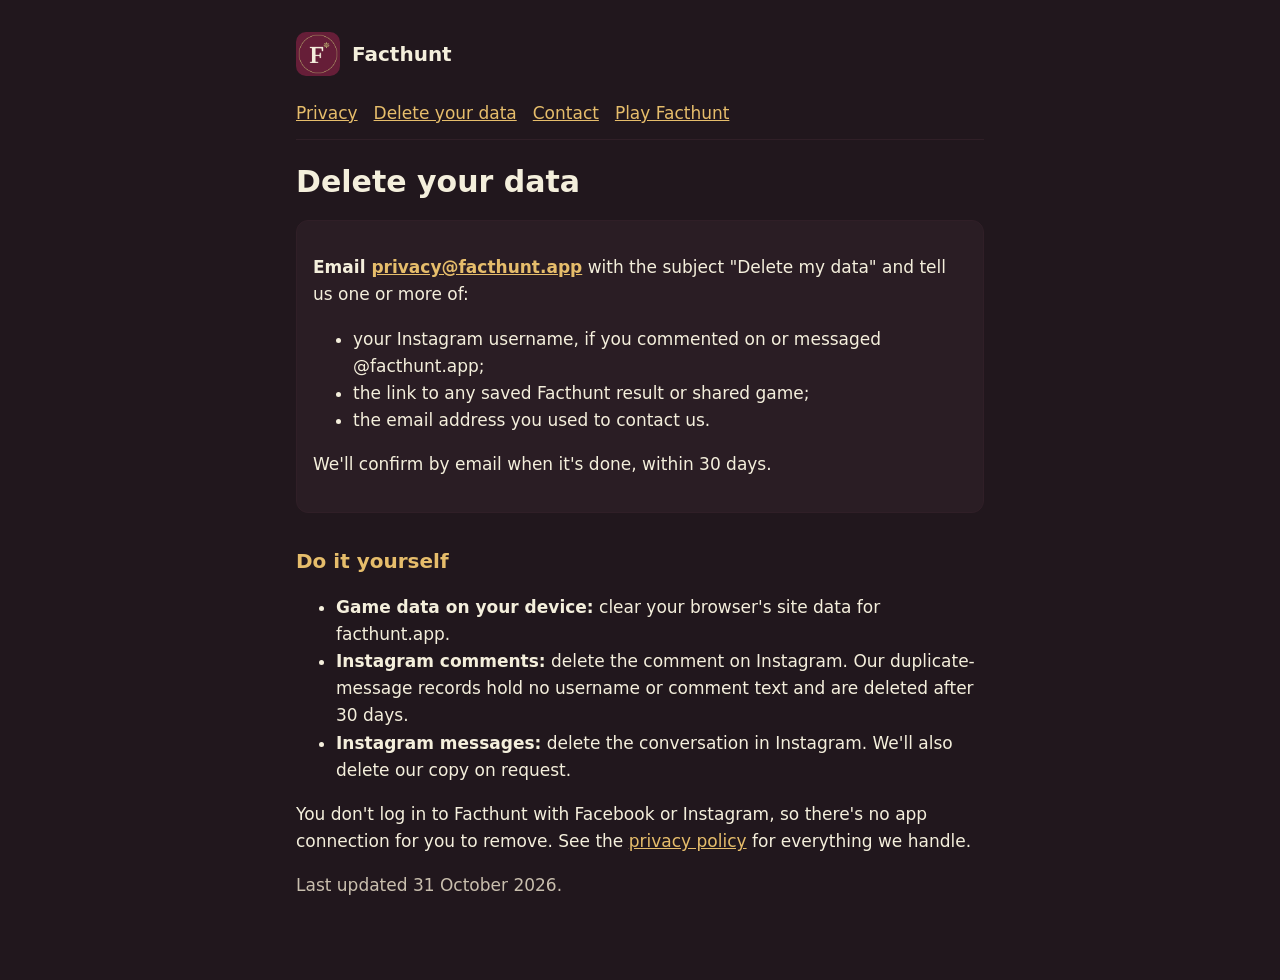
==== data-deletion.html @ 38e40bd9 "Facthunt privacy, data deletion and contact pages Co-Authored-By: Claude Opus 5.5 <noreply@anthropic" ====
<!doctype html><html lang="en-AU"><head><meta charset="utf-8"><meta name="viewport" content="width=device-width,initial-scale=1">
<title>Delete your data · Facthunt</title><meta name="description" content="How to ask Facthunt to delete your information"><link rel="icon" href="icon.png"><link rel="stylesheet" href="style.css"></head>
<body><main><header><img src="icon.png" alt=""><a href="https://facthunt.app">Facthunt</a></header>
<nav><a href="privacy.html">Privacy</a><a href="data-deletion.html">Delete your data</a><a href="contact.html">Contact</a><a href="https://facthunt.app">Play Facthunt</a></nav>
<h1>Delete your data</h1>
<div class="card">
<p><strong>Email <a href="mailto:privacy@facthunt.app?subject=Delete%20my%20data">privacy@facthunt.app</a></strong> with the subject "Delete my data" and tell us one or more of:</p>
<ul>
<li>your Instagram username, if you commented on or messaged @facthunt.app;</li>
<li>the link to any saved Facthunt result or shared game;</li>
<li>the email address you used to contact us.</li>
</ul>
<p>We'll confirm by email when it's done, within 30 days.</p>
</div>
<h2>Do it yourself</h2>
<ul>
<li><strong>Game data on your device:</strong> clear your browser's site data for facthunt.app.</li>
<li><strong>Instagram comments:</strong> delete the comment on Instagram. Our duplicate-message records hold no username or comment text and are deleted after 30 days.</li>
<li><strong>Instagram messages:</strong> delete the conversation in Instagram. We'll also delete our copy on request.</li>
</ul>
<p>You don't log in to Facthunt with Facebook or Instagram, so there's no app connection for you to remove. See the <a href="privacy.html">privacy policy</a> for everything we handle.</p>
<p class="muted">Last updated 31 October 2026.</p></main></body></html>
---- style.css ----
:root{--bg:#21171d;--ink:#f4efdc;--muted:#c9bfae;--gold:#e6bd6b;--line:#301f27}
*{box-sizing:border-box}
body{margin:0;background:var(--bg);color:var(--ink);font:17px/1.6 system-ui,-apple-system,"Segoe UI",sans-serif}
main{max-width:720px;margin:0 auto;padding:32px 16px 64px}
header{display:flex;align-items:center;gap:12px;margin-bottom:24px}
header img{width:44px;height:44px;border-radius:10px}
header a{color:var(--ink);text-decoration:none;font-weight:700;font-size:20px}
nav{display:flex;gap:16px;flex-wrap:wrap;border-bottom:1px solid var(--line);padding-bottom:12px;margin-bottom:24px}
a{color:var(--gold)}
h1{font-size:30px;line-height:1.2}
h2{font-size:20px;margin-top:32px;color:var(--gold)}
.muted{color:var(--muted)}
.card{border:1px solid var(--line);border-radius:12px;padding:16px;background:#2a1d24}
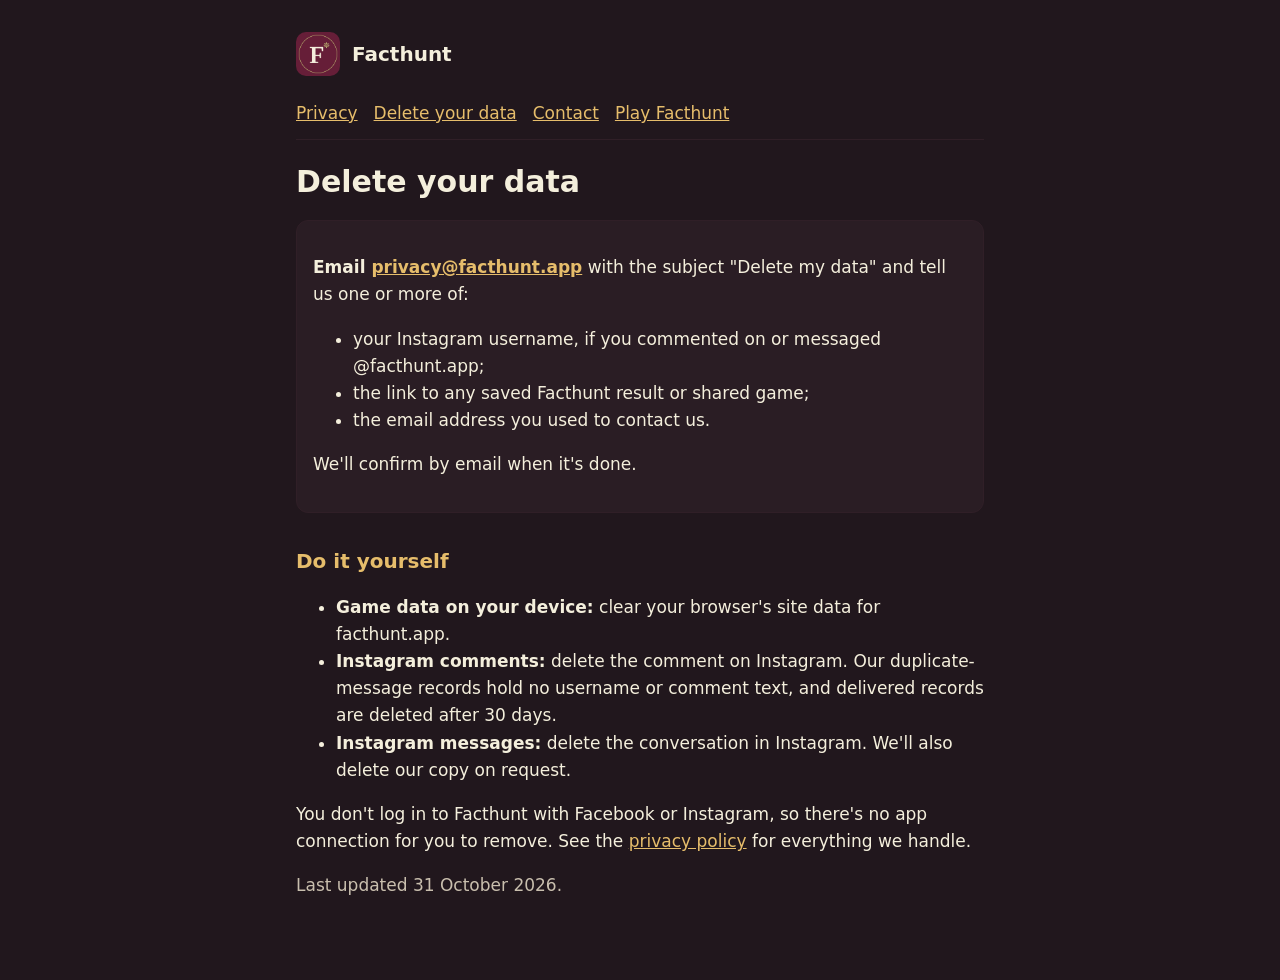
==== commit a365e792: "Remove unproven response-time promises; narrow 30-day retention claim to delivered records Co-Author" ====
--- a/data-deletion.html
+++ b/data-deletion.html
@@ -10,12 +10,12 @@
 <li>the link to any saved Facthunt result or shared game;</li>
 <li>the email address you used to contact us.</li>
 </ul>
-<p>We'll confirm by email when it's done, within 30 days.</p>
+<p>We'll confirm by email when it's done.</p>
 </div>
 <h2>Do it yourself</h2>
 <ul>
 <li><strong>Game data on your device:</strong> clear your browser's site data for facthunt.app.</li>
-<li><strong>Instagram comments:</strong> delete the comment on Instagram. Our duplicate-message records hold no username or comment text and are deleted after 30 days.</li>
+<li><strong>Instagram comments:</strong> delete the comment on Instagram. Our duplicate-message records hold no username or comment text, and delivered records are deleted after 30 days.</li>
 <li><strong>Instagram messages:</strong> delete the conversation in Instagram. We'll also delete our copy on request.</li>
 </ul>
 <p>You don't log in to Facthunt with Facebook or Instagram, so there's no app connection for you to remove. See the <a href="privacy.html">privacy policy</a> for everything we handle.</p>
